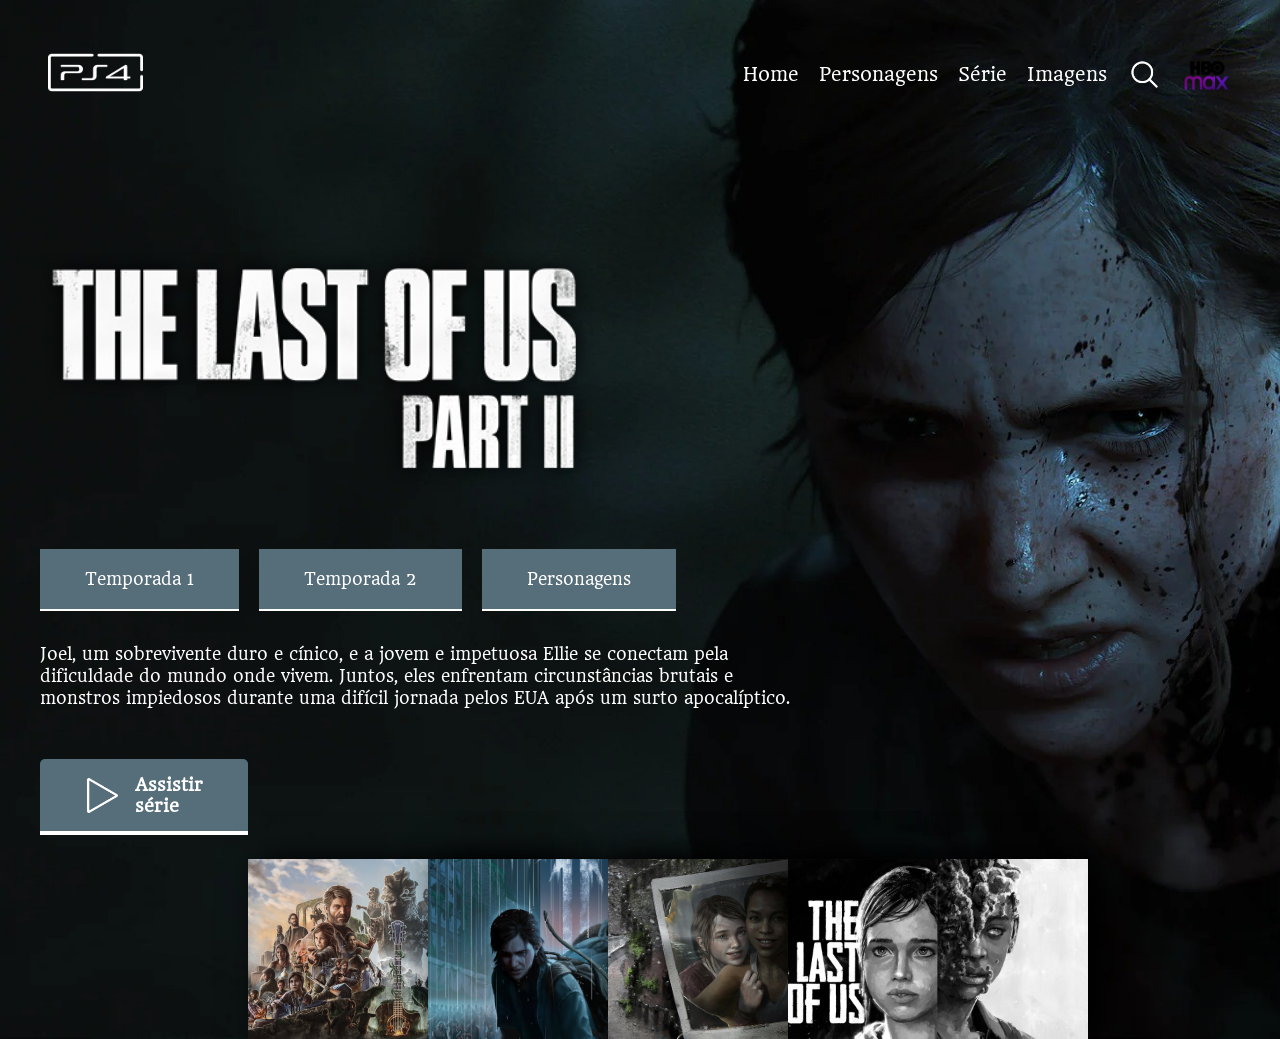
==== idex.html @ c216a43a "Add files via upload" ====
<!DOCTYPE html>
<html lang="en">
<head>
    <meta charset="UTF-8">
    <meta http-equiv="X-UA-Compatible" content="IE=edge">
    <meta name="viewport" content="width=device-width, initial-scale=1.0">
    <link rel="stylesheet" href="./src/css/style.css">
    <link rel="shortcut icon" href="./img/e108ef54a34b9627ccbeb67a19895dbf.jpg" type="image/x-icon">
    <title>The Last Of Us</title>
</head>
<body>
    <header>
        <a href="#"><img src="./img/Imagem-Logo-The-Last-of-Us-PNG.png" alt="logo" class="logo"></a>
        <nav class="navegation">
            <ul>
                <li><a href="./idex.html">Home</a></li>
                <li><a href="./personagens.html">Personagens</a></li>
                <li><a href="https://www.hbomax.com/br/pt?utm_id=sa%7c71700000104797715%7c58700008235567426%7cp74817325161&gclid=CjwKCAiAuOieBhAIEiwAgjCvclDYt-i4PI44Zc5NQVdTcXqIB3q8h4BHQHc_nmF-N7q1-NJCTWumBhoCW_oQAvD_BwE&gclsrc=aw.ds">Série</a></li>
                <li><a href="#cards">Imagens</a></li>
                <img src="./img/lupa.png" alt="pesquisa" class="search">
                <img src="./img/hbo_logos-produtos-digitais.png" alt="HBO" class="perfil">
            </ul>
        </nav>
    </header>
    <main>
        <section>
            <img src="./img/The_Last_of_Us_logo.png" alt="logo do The_Last_of_Us_logo" class="tlus">
            <div class="btn-box">
            <a href="https://www.hbomax.com/br/pt/series/urn:hbo:series:GYyofRQHeuJ6fiQEAAAEy" class="btn">Temporada 1</a>
            <a href="https://www.hbomax.com/br/pt/series/urn:hbo:series:GYyofRQHeuJ6fiQEAAAEy" class="btn">Temporada 2</a>
            <a href="./personagens.html" class="btn">Personagens</a>    
        </div>
        <p class="text">
            Joel, um sobrevivente duro e cínico, e a jovem e impetuosa Ellie se conectam pela dificuldade do mundo onde vivem. Juntos, eles enfrentam circunstâncias brutais e monstros impiedosos durante uma difícil jornada pelos EUA após um surto apocalíptico.
        </p>
        <div class="btn-box2" id="">
            <img src="img/botao-play.png" alt="botão de play" class="play">
            <div>
                <h6>Assistir
                    <p>série</p>
                </h6>
            </div>
        </div>
        </section>
    </main>
<footer>
    <section class="cards" id="cards">

        <div class="card"><img src="./img/img03.jpg" alt="imagens"></div>
        <div class="card"><img src="./img/the-last-of-us-part-2-4k-2020-6b.jpg" alt="imagens"></div>
        <div class="card"><img src="./img/img5.jpg" alt="imagens"></div>
        <div class="card"><img src="./img/peter-gregory-the-last-of-us-left-behind-0004.jpg" alt="imagens"></div>
        <br>
    </section>
    
</footer>
</body>
</html>
---- src/css/style.css ----
@import url('https://fonts.googleapis.com/css2?family=Headland+One&display=swap');

*{
    margin: 0;
    padding: 0;
    box-sizing: border-box;
    font-family: 'Headland One', serif;
    list-style: none;
    text-decoration: none;
}
body{
    background-image: url(/1267288.jpg);
    background-repeat: no-repeat;
    background-size: cover;
    overflow: hidden;
}
header{
    display: flex;
    align-items: center;
    justify-content: space-between;
    padding: 25px 48px;
}
header .logo{
    width: 95px;
    filter: invert(1);
}
.navegation ul {
    display: flex;
    align-items: center;
    gap: 20px;
}
.navegation ul li a {
    color: #ffffff;
    font-size: 18px;
    padding-bottom: 5px;
    border-bottom: 2px solid transparent;
    transition: all .6s;  
}
.navegation ul li a:hover{
    border-bottom: 2px solid #6e93a8;   
}
.navegation .search{
    width: 35px;
    cursor: pointer;
    filter: invert(1);
}
.navegation .perfil{
    width: 50px;
    cursor: pointer;
}
/*main*/
main{
    display: flex;
    align-items: center;
    justify-content: center;
    max-width: 50em;
    margin-top: 1.5em;
}
main section{
    display: flex;
    flex-direction: column;
    align-items: flex-start;
    margin-left: 2.5em;
}
main section .tlus{
    width: 35em;
    margin: 3em 0;
}
main section .btn-box{
    display: flex;
    align-items: center;
    gap: 20px;

}
.btn-box .btn{
    padding: 20px 45px;
    background-color: #566d7a ;
    color: white;
    margin-bottom: 2em;
    border-bottom: 2px solid #ffff;
    transition: all .3s;
}
.btn-box .btn:hover{
    background: #6e93a8;
}
.btn-box .btn:focus{
    background: #28444f;
}
 main section .text{
    color: #fff;
    line-height: 22px;
 }
 .btn-box2{
    display: flex;
    align-items: center ;
    color: #fff;
    background: #566d7a;
    padding: 15px 45px;
    margin-top: 2em;
    border-radius: 5px 5px 0 0;
    border-bottom: 4px solid #fff;
    font-size: 25px;
    gap: 15px; 
    cursor: pointer;
    transition: all .3s;
 }
 .btn-box2:hover{
    background: #566d7a ;
 }
 .btn-box2 .play{
    width: 1.4em;
    filter: invert(1);
 }
 footer .cards{
    display: flex;
    align-items: center;
    flex-flow: row;
    margin-left: 23em;
    margin-top: 1.5em;
 }
 footer .cards .card{
    height: 180px;
    max-width: 300px;
    box-shadow: 12px 0px 32px black;
    margin-left: -120px;
    cursor: pointer;
    transition: all 0.25s ease-in-out;
    overflow: hidden;
 }
 footer .cards .card img{
    width: 100%;
    height: 100%;
    object-fit: cover;
 }
 .cards .card:hover{
    transform: translateY(-35px) rotate(3deg);
 }
 .cards .card:hover ~.card{
    transform: translateX(180px);
 }
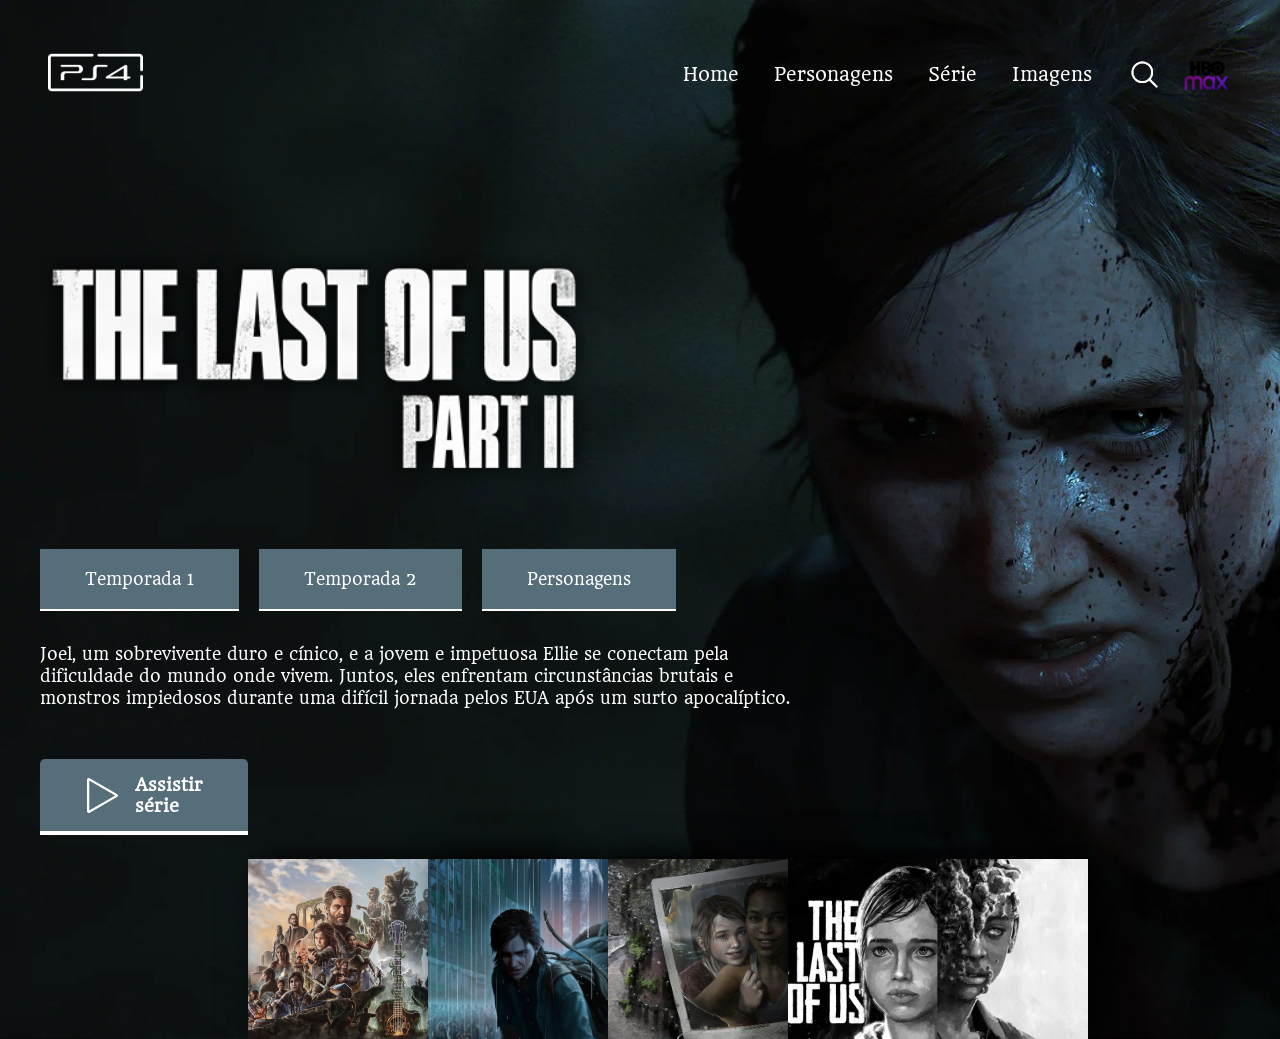
==== commit f44856c7: "Add files via upload" ====
--- a/idex.html
+++ b/idex.html
@@ -5,6 +5,7 @@
     <meta http-equiv="X-UA-Compatible" content="IE=edge">
     <meta name="viewport" content="width=device-width, initial-scale=1.0">
     <link rel="stylesheet" href="./src/css/style.css">
+    <link rel="stylesheet" href="./src/css/style3.css">
     <link rel="shortcut icon" href="./img/e108ef54a34b9627ccbeb67a19895dbf.jpg" type="image/x-icon">
     <title>The Last Of Us</title>
 </head>
@@ -29,6 +30,14 @@
             <a href="https://www.hbomax.com/br/pt/series/urn:hbo:series:GYyofRQHeuJ6fiQEAAAEy" class="btn">Temporada 1</a>
             <a href="https://www.hbomax.com/br/pt/series/urn:hbo:series:GYyofRQHeuJ6fiQEAAAEy" class="btn">Temporada 2</a>
             <a href="./personagens.html" class="btn">Personagens</a>    
+            <style>
+                body {
+                    background-image: url("./img/1267288.jpg"); /* Substitua "sua_imagem_de_fundo.jpg" pelo nome da sua imagem */
+                    background-size: cover;
+                    background-repeat: no-repeat;
+                }
+            </style>
+            
         </div>
         <p class="text">
             Joel, um sobrevivente duro e cínico, e a jovem e impetuosa Ellie se conectam pela dificuldade do mundo onde vivem. Juntos, eles enfrentam circunstâncias brutais e monstros impiedosos durante uma difícil jornada pelos EUA após um surto apocalíptico.
--- a/src/css/style3.css
+++ b/src/css/style3.css
@@ -0,0 +1,41 @@
+
+.container {
+    display: flex;
+    justify-content: space-between;
+    align-items: center;
+}
+
+.logo {
+    max-width: 100%;
+    height: auto;
+}
+
+.navegation {
+    display: flex;
+    align-items: center;
+}
+
+.navegation ul {
+    list-style: none;
+    margin: 0;
+    padding: 0;
+}
+
+.navegation li {
+    margin-right: 15px;
+}
+
+/* Media query para telas menores */
+@media (max-width: 768px) {
+    .container {
+        flex-direction: column;
+    }
+
+    .navegation {
+        margin-top: 15px;
+    }
+    
+    .text {
+        font-size: 16px;
+    }
+}
